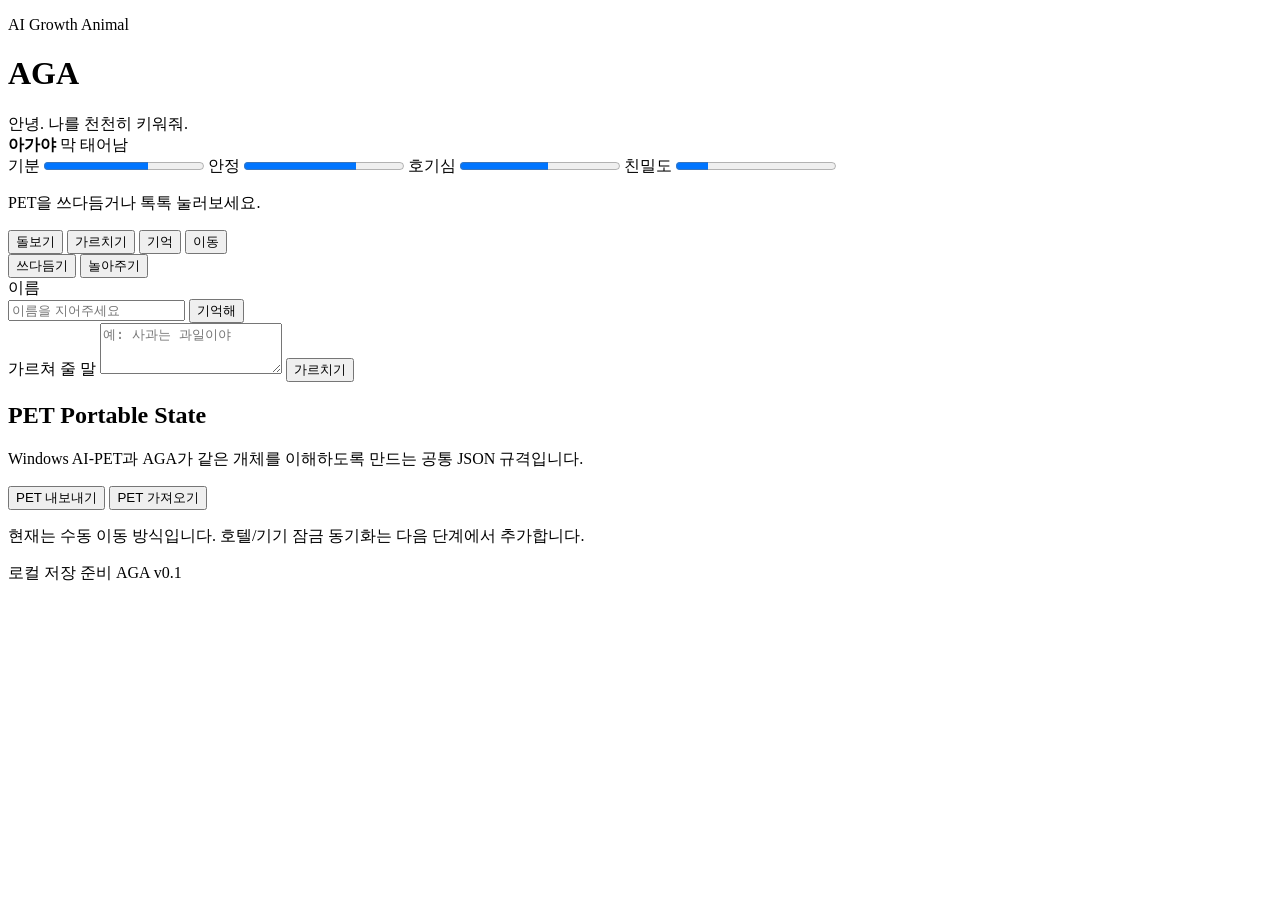
==== index.html @ 06111fd6 "Add AGA PWA shell" ====
<!doctype html>
<html lang="ko">
<head>
  <meta charset="utf-8">
  <meta name="viewport" content="width=device-width,initial-scale=1,viewport-fit=cover">
  <meta name="theme-color" content="#b9c8ff">
  <meta name="description" content="AGA — 함께 성장하는 AI-PET PWA Companion">
  <link rel="manifest" href="./manifest.webmanifest">
  <link rel="icon" href="./icons/aga-icon.svg" type="image/svg+xml">
  <link rel="stylesheet" href="./app.css">
  <title>AGA</title>
</head>
<body>
  <main class="app">
    <header class="topbar">
      <div>
        <p class="eyebrow">AI Growth Animal</p>
        <h1>AGA</h1>
      </div>
      <button id="installBtn" class="ghost" hidden>앱 설치</button>
    </header>

    <section class="pet-stage" aria-label="AI-PET">
      <div id="speech" class="speech" aria-live="polite">안녕. 나를 천천히 키워줘.</div>

      <div id="pet" class="pet" role="img" aria-label="파스텔 고양이형 AI-PET">
        <div class="ear ear-left"><span></span></div>
        <div class="ear ear-right"><span></span></div>
        <div class="head">
          <div class="eye eye-left"><i></i></div>
          <div class="eye eye-right"><i></i></div>
          <div class="cheek cheek-left"></div>
          <div class="cheek cheek-right"></div>
          <div class="nose"></div>
          <div class="mouth"></div>
        </div>
        <div class="body">
          <div class="paw paw-left"></div>
          <div class="paw paw-right"></div>
        </div>
        <div class="tail"></div>
      </div>

      <div class="identity">
        <strong id="petName">아가야</strong>
        <span id="growthLabel">막 태어남</span>
      </div>

      <div class="meters">
        <label>기분 <progress id="moodMeter" max="100" value="65"></progress></label>
        <label>안정 <progress id="securityMeter" max="100" value="70"></progress></label>
        <label>호기심 <progress id="curiosityMeter" max="100" value="55"></progress></label>
        <label>친밀도 <progress id="attachmentMeter" max="100" value="20"></progress></label>
      </div>

      <p class="hint">PET을 쓰다듬거나 톡톡 눌러보세요.</p>
    </section>

    <nav class="tabs" aria-label="기능">
      <button data-tab="care" class="active">돌보기</button>
      <button data-tab="teach">가르치기</button>
      <button data-tab="memory">기억</button>
      <button data-tab="transfer">이동</button>
    </nav>

    <section id="care" class="panel active">
      <div class="grid2">
        <button id="petBtn" class="primary">쓰다듬기</button>
        <button id="playBtn">놀아주기</button>
      </div>
      <label class="field">
        <span>이름</span>
        <div class="row">
          <input id="nameInput" maxlength="12" placeholder="이름을 지어주세요">
          <button id="nameBtn">기억해</button>
        </div>
      </label>
      <div class="today" id="todaySummary"></div>
    </section>

    <section id="teach" class="panel">
      <label class="field">
        <span>가르쳐 줄 말</span>
        <textarea id="teachInput" rows="3" placeholder="예: 사과는 과일이야"></textarea>
      </label>
      <button id="teachBtn" class="primary wide">가르치기</button>
      <div id="learnedPreview" class="list"></div>
    </section>

    <section id="memory" class="panel">
      <div class="stats" id="stats"></div>
      <div id="memoryList" class="list"></div>
    </section>

    <section id="transfer" class="panel">
      <h2>PET Portable State</h2>
      <p>Windows AI-PET과 AGA가 같은 개체를 이해하도록 만드는 공통 JSON 규격입니다.</p>
      <div class="grid2">
        <button id="exportBtn" class="primary">PET 내보내기</button>
        <button id="importBtn">PET 가져오기</button>
      </div>
      <input id="importFile" type="file" accept=".json,application/json" hidden>
      <p class="small">현재는 수동 이동 방식입니다. 호텔/기기 잠금 동기화는 다음 단계에서 추가합니다.</p>
    </section>

    <footer>
      <span id="saveState">로컬 저장 준비</span>
      <span>AGA v0.1</span>
    </footer>
  </main>

  <script src="./app.js" type="module"></script>
</body>
</html>
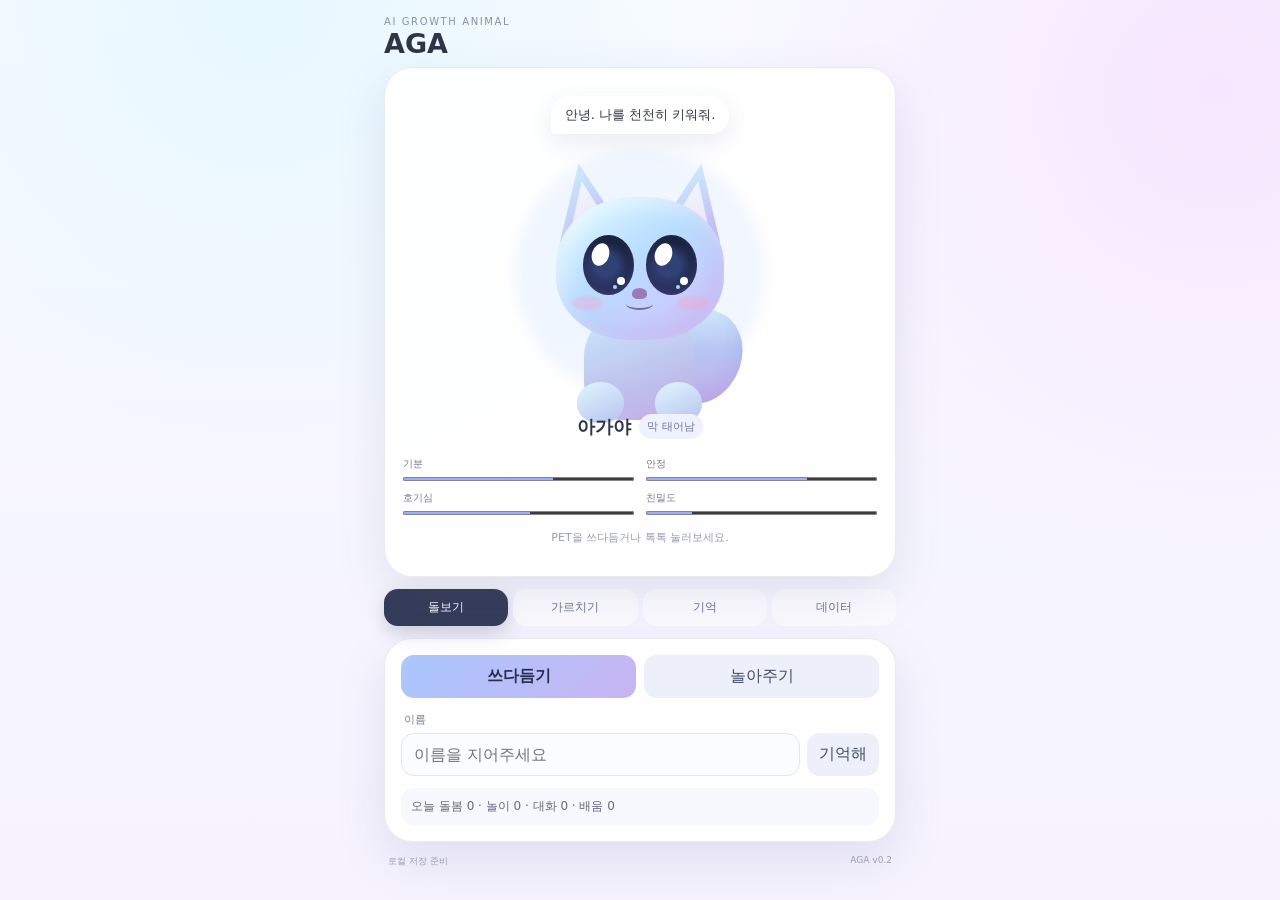
==== commit 7e612125: "Add local PET data management panel" ====
--- a/index.html
+++ b/index.html
@@ -60,7 +60,7 @@
       <button data-tab="care" class="active">돌보기</button>
       <button data-tab="teach">가르치기</button>
       <button data-tab="memory">기억</button>
-      <button data-tab="transfer">이동</button>
+      <button data-tab="transfer">데이터</button>
     </nav>
 
     <section id="care" class="panel active">
@@ -93,19 +93,40 @@
     </section>
 
     <section id="transfer" class="panel">
-      <h2>PET Portable State</h2>
-      <p>Windows AI-PET과 AGA가 같은 개체를 이해하도록 만드는 공통 JSON 규격입니다.</p>
+      <h2>내 PET 데이터</h2>
+      <p>AGA의 평소 데이터는 이 기기의 브라우저 내부 IndexedDB에 저장됩니다. GitHub에는 PET 데이터가 올라가지 않습니다.</p>
+
+      <div class="data-card">
+        <div><span>저장소</span><strong>IndexedDB · aga-pet-db</strong></div>
+        <div><span>사이트</span><strong id="storageOrigin">-</strong></div>
+        <div><span>저장 보호</span><strong id="persistStatus">확인 중</strong></div>
+        <div><span>사용량</span><strong id="storageUsage">확인 중</strong></div>
+        <div><span>PET 데이터</span><strong id="petDataSize">-</strong></div>
+        <div><span>마지막 저장</span><strong id="lastSavedAt">-</strong></div>
+      </div>
+
+      <button id="persistBtn" class="primary wide">이 기기에 저장 보호 요청</button>
+      <p class="small">지원되는 브라우저에서는 저장 공간이 자동 정리되는 위험을 줄이도록 영구 저장을 요청합니다. 브라우저 정책에 따라 요청이 허용되지 않을 수도 있습니다.</p>
+
+      <h2 class="section-title">백업 · 복원</h2>
       <div class="grid2">
-        <button id="exportBtn" class="primary">PET 내보내기</button>
-        <button id="importBtn">PET 가져오기</button>
+        <button id="backupBtn" class="primary">JSON 백업 저장</button>
+        <button id="importBtn">JSON 복원</button>
       </div>
+      <button id="restoreSnapshotBtn" class="wide subtle">직전 로컬 상태로 되돌리기</button>
+      <div id="snapshotState" class="status-note">로컬 복구 지점 확인 중</div>
+
+      <h2 class="section-title">PET Portable State</h2>
+      <p>향후 Windows AI-PET과 같은 개체를 이동할 때도 동일한 JSON 규격을 사용합니다.</p>
+      <button id="exportBtn" class="wide">이동용 PET 상태 내보내기</button>
+
       <input id="importFile" type="file" accept=".json,application/json" hidden>
-      <p class="small">현재는 수동 이동 방식입니다. 호텔/기기 잠금 동기화는 다음 단계에서 추가합니다.</p>
+      <p class="small">현재는 서버 동기화를 사용하지 않습니다. 중요한 PET은 가끔 JSON 백업을 저장해 두는 것을 권장합니다.</p>
     </section>
 
     <footer>
       <span id="saveState">로컬 저장 준비</span>
-      <span>AGA v0.1</span>
+      <span>AGA v0.2</span>
     </footer>
   </main>
 
--- a/app.css
+++ b/app.css
@@ -0,0 +1,66 @@
+:root{
+  font-family:Inter,ui-rounded,"Pretendard","Noto Sans KR",system-ui,sans-serif;
+  color:#303547;
+  background:#f6f7ff;
+  --card:rgba(255,255,255,.9);
+  --line:rgba(92,102,145,.13);
+  --shadow:0 18px 50px rgba(83,90,135,.14);
+}
+*{box-sizing:border-box}
+body{margin:0;min-height:100dvh;background:
+  radial-gradient(circle at 20% 0%,#e7f8ff 0,transparent 35%),
+  radial-gradient(circle at 95% 10%,#f7e6ff 0,transparent 35%),
+  linear-gradient(180deg,#f8fbff,#f6f3ff)}
+button,input,textarea{font:inherit}
+button{border:0;cursor:pointer}
+.app{width:min(100%,540px);margin:auto;padding:16px 14px calc(24px + env(safe-area-inset-bottom))}
+.topbar{display:flex;align-items:center;justify-content:space-between;margin-bottom:8px}
+.eyebrow{margin:0;font-size:10px;letter-spacing:.16em;text-transform:uppercase;color:#8b8fa6}
+h1{margin:1px 0 0;font-size:27px}
+.ghost{padding:9px 13px;border-radius:13px;background:#fff;box-shadow:0 8px 22px rgba(80,90,130,.12)}
+.pet-stage,.panel{background:var(--card);border:1px solid var(--line);box-shadow:var(--shadow);border-radius:28px}
+.pet-stage{position:relative;min-height:510px;padding:28px 18px 18px;text-align:center;overflow:hidden}
+.pet-stage:before{content:"";position:absolute;width:250px;height:250px;border-radius:50%;background:rgba(183,211,255,.2);filter:blur(8px);left:50%;top:80px;transform:translateX(-50%)}
+.speech{position:relative;z-index:4;display:inline-block;max-width:90%;padding:10px 14px;border-radius:18px 18px 18px 5px;background:#fff;box-shadow:0 8px 25px rgba(85,89,128,.12);font-size:13px}
+.pet{position:relative;width:230px;height:260px;margin:18px auto 2px;touch-action:none;user-select:none;transform-origin:center bottom;transition:transform .18s ease}
+.pet.pressed{transform:scale(.97)}
+.head{position:absolute;width:168px;height:143px;left:31px;top:45px;border-radius:47% 47% 44% 44%;background:linear-gradient(145deg,#dffcff 2%,#b9dcff 45%,#d7bff8 100%);box-shadow:inset -10px -13px 20px rgba(127,102,190,.10),inset 8px 8px 20px rgba(255,255,255,.45);z-index:3}
+.ear{position:absolute;width:64px;height:74px;top:11px;z-index:2;background:linear-gradient(145deg,#cff6ff,#c2bdf4 85%);clip-path:polygon(50% 0,100% 100%,0 100%)}
+.ear span{position:absolute;inset:18px 13px 10px;background:linear-gradient(160deg,#e9fdff,#f5dff7);clip-path:inherit}
+.ear-left{left:28px;transform:rotate(-10deg)}.ear-right{right:28px;transform:rotate(10deg)}
+.eye{position:absolute;width:51px;height:60px;top:38px;border-radius:50%;background:radial-gradient(circle at 46% 50%,#304275 0 26%,#19213d 57%,#12182d 100%);box-shadow:inset 0 -7px 15px rgba(117,114,220,.35)}
+.eye:before{content:"";position:absolute;width:17px;height:23px;background:white;border-radius:50%;top:8px;left:9px;transform:rotate(18deg)}
+.eye i{position:absolute;width:8px;height:8px;background:#fff;border-radius:50%;right:9px;bottom:10px;box-shadow:-6px 6px 0 -2px #9cdcff}
+.eye-left{left:27px}.eye-right{right:27px}
+.cheek{position:absolute;width:31px;height:14px;background:rgba(255,159,199,.34);border-radius:50%;top:99px;filter:blur(1px)}
+.cheek-left{left:16px}.cheek-right{right:16px}
+.nose{position:absolute;width:15px;height:11px;left:76px;top:91px;border-radius:60% 60% 48% 48%;background:#9a79bd}
+.mouth{position:absolute;width:27px;height:12px;left:70px;top:101px;border-bottom:2px solid #746d8e;border-radius:0 0 50% 50%}
+.body{position:absolute;width:111px;height:112px;left:59px;top:156px;border-radius:44% 44% 33% 33%;background:linear-gradient(160deg,#c9ebff,#bebcea 70%,#c9a9e8);z-index:2}
+.paw{position:absolute;width:47px;height:41px;bottom:-3px;border-radius:50% 50% 45% 45%;background:linear-gradient(155deg,#dff7ff,#b8c2ef)}
+.paw-left{left:-7px}.paw-right{right:-7px}
+.tail{position:absolute;width:79px;height:96px;right:14px;bottom:7px;border-radius:55% 55% 60% 45%;background:linear-gradient(155deg,#d7f4ff,#b6c5f4 45%,#c9a8e9);transform:rotate(19deg);box-shadow:inset -8px -10px 15px rgba(111,90,180,.09)}
+.identity{position:relative;z-index:3;display:flex;justify-content:center;gap:8px;align-items:center;margin-top:0}
+.identity strong{font-size:18px}.identity span{font-size:11px;background:#eef1ff;padding:5px 8px;border-radius:999px;color:#747995}
+.meters{position:relative;z-index:3;display:grid;grid-template-columns:1fr 1fr;gap:8px 12px;margin-top:18px;text-align:left}
+.meters label{font-size:10px;color:#74798f}
+progress{display:block;width:100%;height:8px;margin-top:4px;accent-color:#9caeff}
+.hint{font-size:11px;color:#9a9db1;margin:13px 0 0}
+.tabs{display:grid;grid-template-columns:repeat(4,1fr);gap:5px;margin:12px 0}
+.tabs button{padding:10px 4px;border-radius:14px;background:rgba(255,255,255,.66);color:#70758d;font-size:12px}
+.tabs button.active{background:#343b58;color:white;box-shadow:0 7px 18px rgba(52,59,88,.20)}
+.panel{display:none;padding:16px}.panel.active{display:block}
+.grid2{display:grid;grid-template-columns:1fr 1fr;gap:8px}
+.panel button{padding:11px 12px;border-radius:13px;background:#edf0fa;color:#444b66}
+.panel .primary{background:linear-gradient(135deg,#a9c8ff,#c8b4f1);color:#26314f;font-weight:700}
+.wide{width:100%}
+.field{display:block;margin-top:14px}.field>span{display:block;font-size:11px;color:#777c91;margin:0 0 6px 3px}
+.row{display:flex;gap:7px}.row input{flex:1}
+input,textarea{width:100%;border:1px solid #e3e6f2;border-radius:13px;background:#fbfcff;padding:11px 12px;color:#353a50;outline:none;resize:vertical}
+.today,.list,.stats{margin-top:12px}
+.today,.stats{font-size:12px;color:#656a7d;background:#f7f8fd;padding:10px;border-radius:13px}
+.list{display:grid;gap:7px}
+.memory-item{padding:9px 10px;border-radius:12px;background:#f7f8fd;font-size:12px}
+.panel h2{font-size:15px;margin:0 0 6px}.panel p{font-size:12px;line-height:1.55;color:#71768a}.small{font-size:10px!important;color:#9296a9!important}
+footer{display:flex;justify-content:space-between;padding:13px 4px 0;font-size:9px;color:#9a9eb0}
+@media (max-width:380px){.pet-stage{min-height:490px}.pet{transform:scale(.92);margin-top:8px;margin-bottom:-10px}.meters{gap:6px}.tabs button{font-size:10px}}
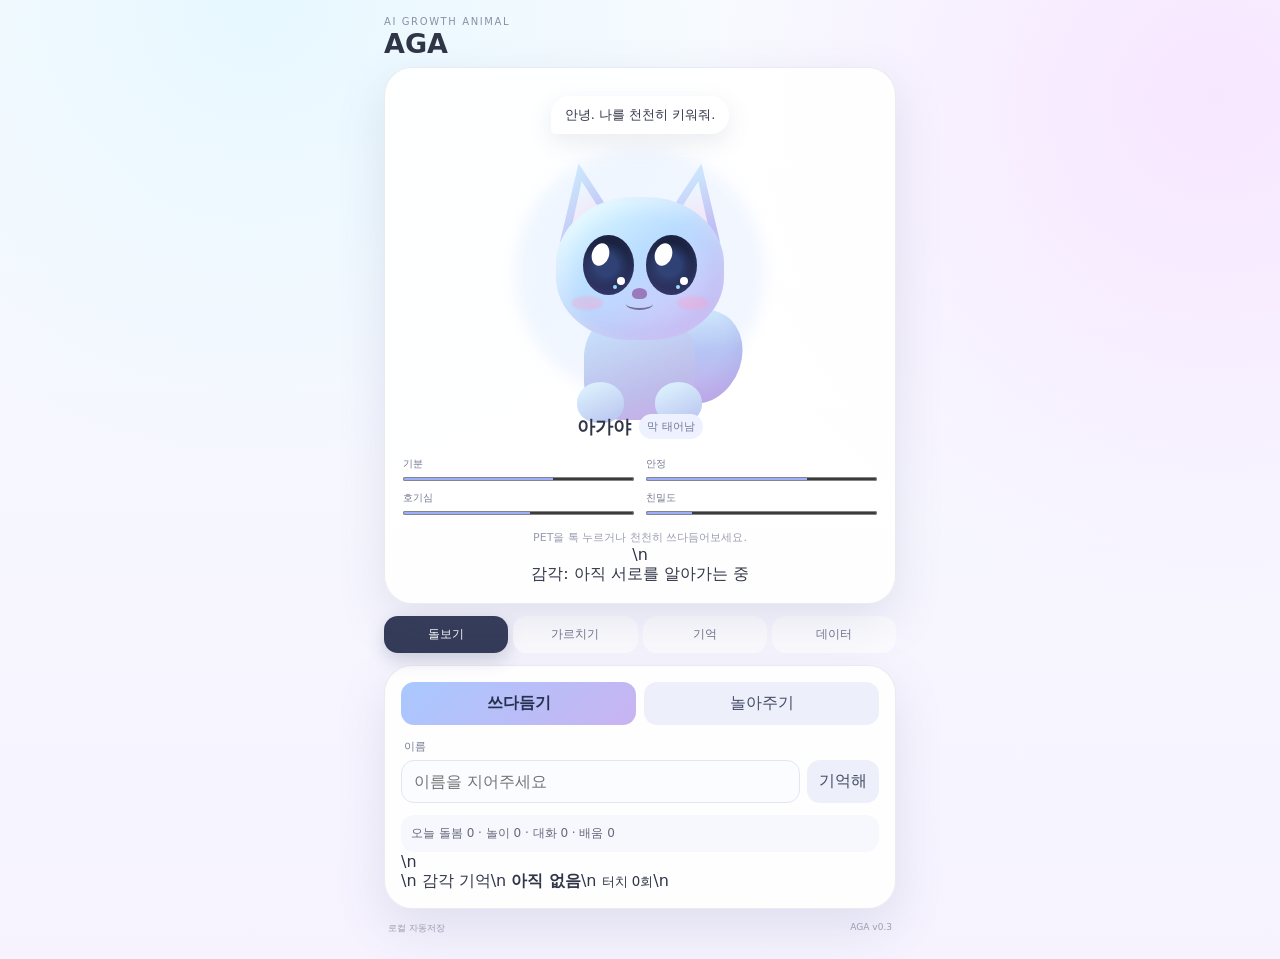
==== commit 58ee5b4e: "Add AGA v0.3 sensory feedback UI" ====
--- a/index.html
+++ b/index.html
@@ -53,7 +53,7 @@
         <label>친밀도 <progress id="attachmentMeter" max="100" value="20"></progress></label>
       </div>
 
-      <p class="hint">PET을 쓰다듬거나 톡톡 눌러보세요.</p>
+      <p class="hint">PET을 톡 누르거나 천천히 쓰다듬어보세요.</p>\n      <div id="touchFeedback" class="touch-feedback">감각: 아직 서로를 알아가는 중</div>
     </section>
 
     <nav class="tabs" aria-label="기능">
@@ -75,7 +75,7 @@
           <button id="nameBtn">기억해</button>
         </div>
       </label>
-      <div class="today" id="todaySummary"></div>
+      <div class="today" id="todaySummary"></div>\n      <div class="sensory-card">\n        <span>감각 기억</span>\n        <strong id="favoriteTouch">아직 없음</strong>\n        <small id="touchCount">터치 0회</small>\n      </div>
     </section>
 
     <section id="teach" class="panel">
@@ -126,7 +126,7 @@
 
     <footer>
       <span id="saveState">로컬 저장 준비</span>
-      <span>AGA v0.2</span>
+      <span>AGA v0.3</span>
     </footer>
   </main>
 
--- a/app.css
+++ b/app.css
@@ -63,4 +63,26 @@
 .memory-item{padding:9px 10px;border-radius:12px;background:#f7f8fd;font-size:12px}
 .panel h2{font-size:15px;margin:0 0 6px}.panel p{font-size:12px;line-height:1.55;color:#71768a}.small{font-size:10px!important;color:#9296a9!important}
 footer{display:flex;justify-content:space-between;padding:13px 4px 0;font-size:9px;color:#9a9eb0}
-@media (max-width:380px){.pet-stage{min-height:490px}.pet{transform:scale(.92);margin-top:8px;margin-bottom:-10px}.meters{gap:6px}.tabs button{font-size:10px}}+@media (max-width:380px){.pet-stage{min-height:490px}.pet{transform:scale(.92);margin-top:8px;margin-bottom:-10px}.meters{gap:6px}.tabs button{font-size:10px}}
+.data-card{
+  display:grid;gap:7px;margin:12px 0;padding:12px;
+  border:1px solid #e9ebf5;border-radius:16px;background:#f8f9fe
+}
+.data-card>div{
+  display:grid;grid-template-columns:92px 1fr;gap:8px;align-items:start
+}
+.data-card span{font-size:10px;color:#8a8fa4}
+.data-card strong{
+  font-size:10px;font-weight:650;color:#50566d;
+  overflow-wrap:anywhere;text-align:right
+}
+.section-title{margin-top:20px!important}
+.panel .subtle{
+  margin-top:8px;background:#f7f8fc;color:#72778d;
+  border:1px solid #e8eaf3
+}
+.panel button:disabled{opacity:.45;cursor:not-allowed}
+.status-note{
+  margin-top:7px;padding:8px 10px;border-radius:11px;
+  background:#fafbfe;color:#8b8fa0;font-size:10px;line-height:1.45
+}
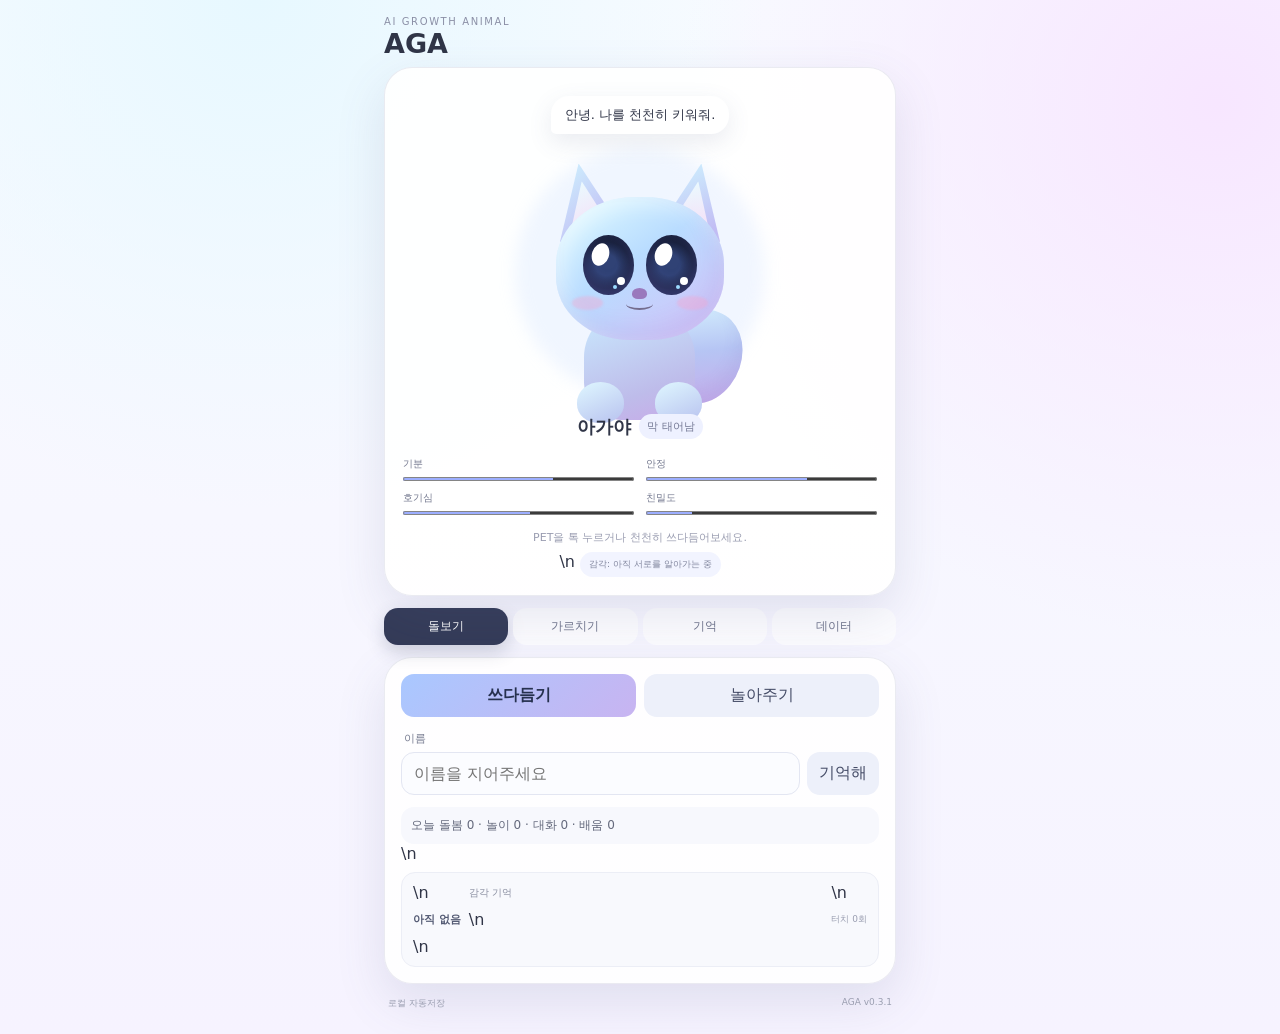
==== commit 29fa4e5a: "Warn about origin-specific local PET storage" ====
--- a/index.html
+++ b/index.html
@@ -94,7 +94,7 @@
 
     <section id="transfer" class="panel">
       <h2>내 PET 데이터</h2>
-      <p>AGA의 평소 데이터는 이 기기의 브라우저 내부 IndexedDB에 저장됩니다. GitHub에는 PET 데이터가 올라가지 않습니다.</p>
+      <p>AGA의 평소 데이터는 이 기기의 브라우저 내부 IndexedDB에 저장됩니다. GitHub나 배포 서버에는 PET 데이터가 올라가지 않습니다.</p>\n      <div class="status-note"><strong>중요:</strong> GitHub Pages와 다른 배포 주소는 서로 다른 저장공간입니다. 한 기기에서는 같은 주소를 계속 사용하고, 주소를 바꿀 때는 JSON 백업/복원을 이용하세요.</div>
 
       <div class="data-card">
         <div><span>저장소</span><strong>IndexedDB · aga-pet-db</strong></div>
@@ -126,7 +126,7 @@
 
     <footer>
       <span id="saveState">로컬 저장 준비</span>
-      <span>AGA v0.3</span>
+      <span>AGA v0.3.1</span>
     </footer>
   </main>
 
--- a/app.css
+++ b/app.css
@@ -86,3 +86,66 @@
   margin-top:7px;padding:8px 10px;border-radius:11px;
   background:#fafbfe;color:#8b8fa0;font-size:10px;line-height:1.45
 }
+
+.touch-feedback{
+  position:relative;z-index:3;display:inline-flex;align-items:center;
+  min-height:25px;margin-top:7px;padding:5px 9px;border-radius:999px;
+  background:rgba(240,243,255,.86);color:#80859d;font-size:9px
+}
+.sensory-card{
+  display:grid;grid-template-columns:auto 1fr auto;align-items:center;gap:8px;
+  margin-top:9px;padding:10px 11px;border-radius:14px;background:#f8f9fd;
+  border:1px solid #eceef6
+}
+.sensory-card span{font-size:10px;color:#8a8fa1}
+.sensory-card strong{font-size:11px;color:#535a73;text-align:center}
+.sensory-card small{font-size:9px;color:#989caf;text-align:right}
+.pet.react-purr{animation:petPurr .68s ease-in-out}
+.pet.react-purr .eye{animation:happyEyes .68s ease-in-out}
+.pet.react-purr .tail{animation:tailSoft .7s ease-in-out}
+.pet.react-bounce{animation:petBounce .48s ease-out}
+.pet.react-bounce .tail{animation:tailWag .48s ease-in-out}
+.pet.react-startle{animation:petStartle .48s ease-out}
+.pet.react-startle .tail{animation:tailStartle .5s ease-out}
+.pet.react-nuzzle{animation:petNuzzle .8s ease-in-out}
+.pet.react-nuzzle .eye{animation:happyEyes .8s ease-in-out}
+@keyframes petPurr{
+  0%,100%{transform:translateY(0) scale(1)}
+  30%{transform:translateY(2px) scale(1.018)}
+  60%{transform:translateY(0) scale(.995)}
+}
+@keyframes petBounce{
+  0%,100%{transform:translateY(0)}
+  38%{transform:translateY(-12px) scale(1.02)}
+  68%{transform:translateY(2px) scale(.99)}
+}
+@keyframes petStartle{
+  0%,100%{transform:translate(0,0) rotate(0)}
+  25%{transform:translate(-5px,-5px) rotate(-2deg)}
+  55%{transform:translate(5px,-2px) rotate(2deg)}
+}
+@keyframes petNuzzle{
+  0%,100%{transform:rotate(0) translateX(0)}
+  35%{transform:rotate(-3deg) translateX(-4px)}
+  70%{transform:rotate(2deg) translateX(3px)}
+}
+@keyframes happyEyes{
+  0%,100%{transform:scaleY(1)}
+  45%,70%{transform:scaleY(.72)}
+}
+@keyframes tailWag{
+  0%,100%{transform:rotate(19deg)}
+  45%{transform:rotate(35deg)}
+  70%{transform:rotate(7deg)}
+}
+@keyframes tailSoft{
+  0%,100%{transform:rotate(19deg)}
+  50%{transform:rotate(26deg)}
+}
+@keyframes tailStartle{
+  0%,100%{transform:rotate(19deg)}
+  35%{transform:rotate(49deg) translateY(-5px)}
+}
+@media (prefers-reduced-motion:reduce){
+  .pet,.pet *{animation:none!important;transition:none!important}
+}
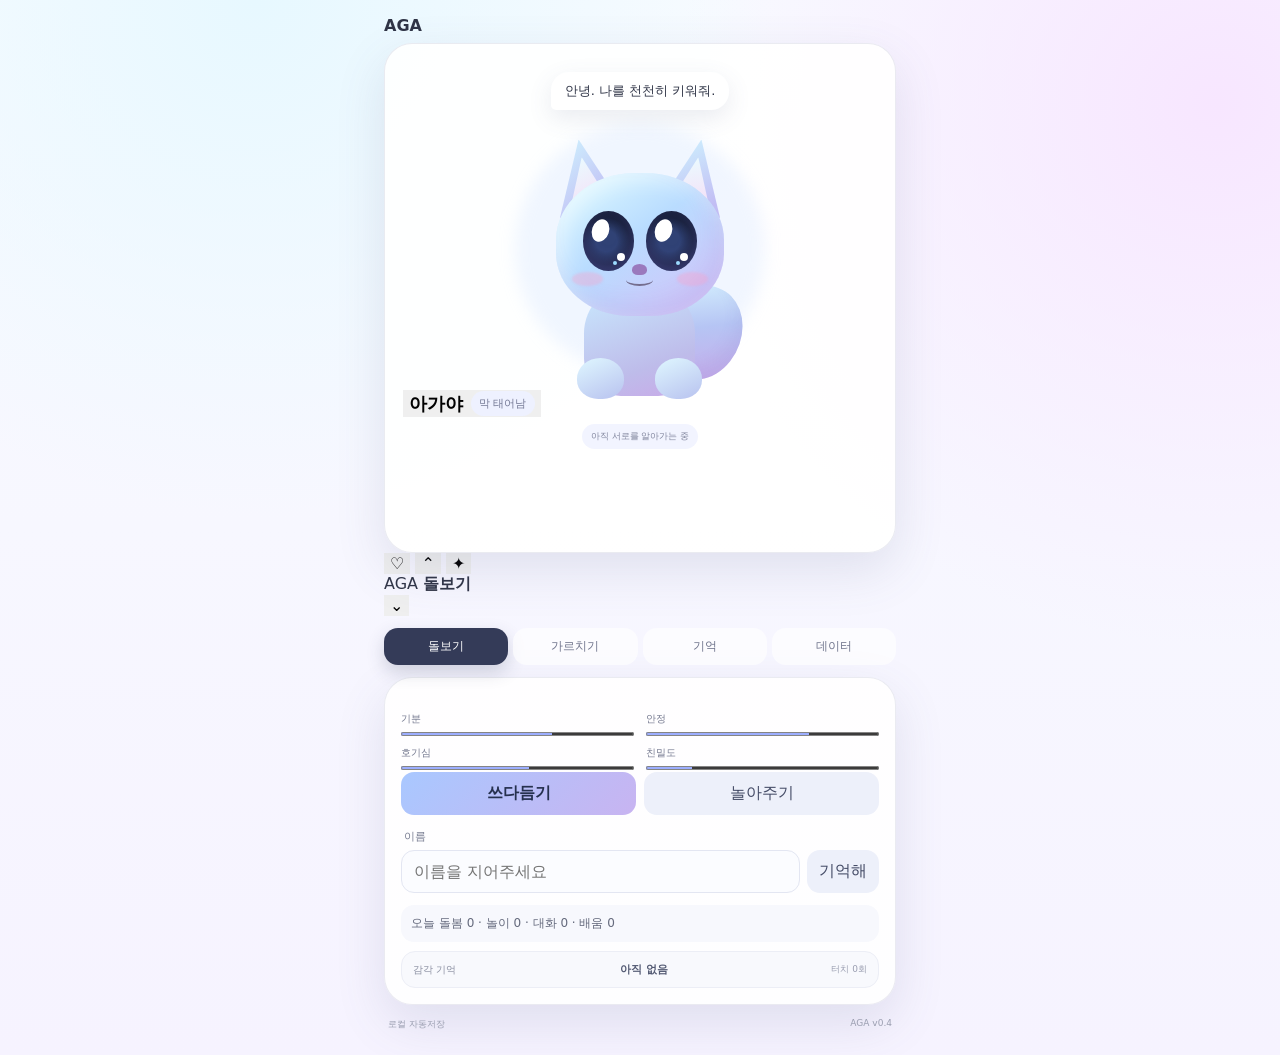
==== commit 674fb6c5: "Redesign AGA as compact pet-first companion" ====
--- a/index.html
+++ b/index.html
@@ -3,7 +3,7 @@
 <head>
   <meta charset="utf-8">
   <meta name="viewport" content="width=device-width,initial-scale=1,viewport-fit=cover">
-  <meta name="theme-color" content="#b9c8ff">
+  <meta name="theme-color" content="#eef4ff">
   <meta name="description" content="AGA — 함께 성장하는 AI-PET PWA Companion">
   <link rel="manifest" href="./manifest.webmanifest">
   <link rel="icon" href="./icons/aga-icon.svg" type="image/svg+xml">
@@ -13,121 +13,147 @@
 <body>
   <main class="app">
     <header class="topbar">
-      <div>
-        <p class="eyebrow">AI Growth Animal</p>
-        <h1>AGA</h1>
+      <div class="brand">
+        <span class="brand-dot"></span>
+        <strong>AGA</strong>
       </div>
-      <button id="installBtn" class="ghost" hidden>앱 설치</button>
+      <button id="installBtn" class="icon-btn install" hidden>설치</button>
     </header>
 
-    <section class="pet-stage" aria-label="AI-PET">
-      <div id="speech" class="speech" aria-live="polite">안녕. 나를 천천히 키워줘.</div>
+    <section class="world" aria-label="AI-PET 공간">
+      <div class="pet-stage">
+        <div id="speech" class="speech" aria-live="polite">안녕. 나를 천천히 키워줘.</div>
 
-      <div id="pet" class="pet" role="img" aria-label="파스텔 고양이형 AI-PET">
-        <div class="ear ear-left"><span></span></div>
-        <div class="ear ear-right"><span></span></div>
-        <div class="head">
-          <div class="eye eye-left"><i></i></div>
-          <div class="eye eye-right"><i></i></div>
-          <div class="cheek cheek-left"></div>
-          <div class="cheek cheek-right"></div>
-          <div class="nose"></div>
-          <div class="mouth"></div>
+        <div id="pet" class="pet" role="img" aria-label="파스텔 고양이형 AI-PET">
+          <div class="ear ear-left"><span></span></div>
+          <div class="ear ear-right"><span></span></div>
+          <div class="head">
+            <div class="eye eye-left"><i></i></div>
+            <div class="eye eye-right"><i></i></div>
+            <div class="cheek cheek-left"></div>
+            <div class="cheek cheek-right"></div>
+            <div class="nose"></div>
+            <div class="mouth"></div>
+          </div>
+          <div class="body">
+            <div class="paw paw-left"></div>
+            <div class="paw paw-right"></div>
+          </div>
+          <div class="tail"></div>
         </div>
-        <div class="body">
-          <div class="paw paw-left"></div>
-          <div class="paw paw-right"></div>
+
+        <button id="identityBtn" class="identity" aria-label="상태 보기">
+          <strong id="petName">아가야</strong>
+          <span id="growthLabel">막 태어남</span>
+        </button>
+
+        <div id="touchFeedback" class="touch-feedback">아직 서로를 알아가는 중</div>
+      </div>
+    </section>
+
+    <div class="companion-dock" aria-label="빠른 돌봄">
+      <button id="quickCareBtn" class="dock-btn" aria-label="쓰다듬기">♡</button>
+      <button id="openSheetBtn" class="dock-main" aria-label="메뉴 열기">⌃</button>
+      <button id="quickPlayBtn" class="dock-btn" aria-label="놀아주기">✦</button>
+    </div>
+
+    <div id="sheetBackdrop" class="sheet-backdrop"></div>
+
+    <section id="bottomSheet" class="bottom-sheet" aria-label="AGA 기능 패널">
+      <div class="sheet-head">
+        <div>
+          <span class="sheet-kicker">AGA</span>
+          <strong id="sheetTitle">돌보기</strong>
         </div>
-        <div class="tail"></div>
+        <button id="closeSheetBtn" class="icon-btn" aria-label="패널 닫기">⌄</button>
       </div>
 
-      <div class="identity">
-        <strong id="petName">아가야</strong>
-        <span id="growthLabel">막 태어남</span>
+      <nav class="tabs" aria-label="기능">
+        <button data-tab="care" class="active">돌보기</button>
+        <button data-tab="teach">가르치기</button>
+        <button data-tab="memory">기억</button>
+        <button data-tab="transfer">데이터</button>
+      </nav>
+
+      <div class="sheet-scroll">
+        <section id="care" class="panel active">
+          <div class="meters">
+            <label>기분 <progress id="moodMeter" max="100" value="65"></progress></label>
+            <label>안정 <progress id="securityMeter" max="100" value="70"></progress></label>
+            <label>호기심 <progress id="curiosityMeter" max="100" value="55"></progress></label>
+            <label>친밀도 <progress id="attachmentMeter" max="100" value="20"></progress></label>
+          </div>
+
+          <div class="grid2">
+            <button id="petBtn" class="primary">쓰다듬기</button>
+            <button id="playBtn">놀아주기</button>
+          </div>
+
+          <label class="field">
+            <span>이름</span>
+            <div class="row">
+              <input id="nameInput" maxlength="12" placeholder="이름을 지어주세요">
+              <button id="nameBtn">기억해</button>
+            </div>
+          </label>
+
+          <div class="today" id="todaySummary"></div>
+          <div class="sensory-card">
+            <span>감각 기억</span>
+            <strong id="favoriteTouch">아직 없음</strong>
+            <small id="touchCount">터치 0회</small>
+          </div>
+        </section>
+
+        <section id="teach" class="panel">
+          <label class="field no-top">
+            <span>가르쳐 줄 말</span>
+            <textarea id="teachInput" rows="3" placeholder="예: 사과는 과일이야"></textarea>
+          </label>
+          <button id="teachBtn" class="primary wide">가르치기</button>
+          <div id="learnedPreview" class="list"></div>
+        </section>
+
+        <section id="memory" class="panel">
+          <div class="stats" id="stats"></div>
+          <div id="memoryList" class="list"></div>
+        </section>
+
+        <section id="transfer" class="panel">
+          <h2>내 PET 데이터</h2>
+          <p>평소 데이터는 이 기기의 브라우저 내부 IndexedDB에 저장됩니다. GitHub에는 PET 데이터가 올라가지 않습니다.</p>
+
+          <div class="data-card">
+            <div><span>저장소</span><strong>IndexedDB · aga-pet-db</strong></div>
+            <div><span>사이트</span><strong id="storageOrigin">-</strong></div>
+            <div><span>저장 보호</span><strong id="persistStatus">확인 중</strong></div>
+            <div><span>사용량</span><strong id="storageUsage">확인 중</strong></div>
+            <div><span>PET 데이터</span><strong id="petDataSize">-</strong></div>
+            <div><span>마지막 저장</span><strong id="lastSavedAt">-</strong></div>
+          </div>
+
+          <button id="persistBtn" class="primary wide">이 기기에 저장 보호 요청</button>
+          <p class="small">지원되는 브라우저에서는 저장 공간 자동 정리 위험을 줄이도록 영구 저장을 요청합니다.</p>
+
+          <h2 class="section-title">백업 · 복원</h2>
+          <div class="grid2">
+            <button id="backupBtn" class="primary">JSON 백업</button>
+            <button id="importBtn">JSON 복원</button>
+          </div>
+          <button id="restoreSnapshotBtn" class="wide subtle">직전 상태로 되돌리기</button>
+          <div id="snapshotState" class="status-note">로컬 복구 지점 확인 중</div>
+
+          <h2 class="section-title">PET Portable State</h2>
+          <button id="exportBtn" class="wide">이동용 PET 상태 내보내기</button>
+          <input id="importFile" type="file" accept=".json,application/json" hidden>
+        </section>
       </div>
 
-      <div class="meters">
-        <label>기분 <progress id="moodMeter" max="100" value="65"></progress></label>
-        <label>안정 <progress id="securityMeter" max="100" value="70"></progress></label>
-        <label>호기심 <progress id="curiosityMeter" max="100" value="55"></progress></label>
-        <label>친밀도 <progress id="attachmentMeter" max="100" value="20"></progress></label>
-      </div>
-
-      <p class="hint">PET을 톡 누르거나 천천히 쓰다듬어보세요.</p>\n      <div id="touchFeedback" class="touch-feedback">감각: 아직 서로를 알아가는 중</div>
+      <footer>
+        <span id="saveState">로컬 저장 준비</span>
+        <span>AGA v0.4</span>
+      </footer>
     </section>
-
-    <nav class="tabs" aria-label="기능">
-      <button data-tab="care" class="active">돌보기</button>
-      <button data-tab="teach">가르치기</button>
-      <button data-tab="memory">기억</button>
-      <button data-tab="transfer">데이터</button>
-    </nav>
-
-    <section id="care" class="panel active">
-      <div class="grid2">
-        <button id="petBtn" class="primary">쓰다듬기</button>
-        <button id="playBtn">놀아주기</button>
-      </div>
-      <label class="field">
-        <span>이름</span>
-        <div class="row">
-          <input id="nameInput" maxlength="12" placeholder="이름을 지어주세요">
-          <button id="nameBtn">기억해</button>
-        </div>
-      </label>
-      <div class="today" id="todaySummary"></div>\n      <div class="sensory-card">\n        <span>감각 기억</span>\n        <strong id="favoriteTouch">아직 없음</strong>\n        <small id="touchCount">터치 0회</small>\n      </div>
-    </section>
-
-    <section id="teach" class="panel">
-      <label class="field">
-        <span>가르쳐 줄 말</span>
-        <textarea id="teachInput" rows="3" placeholder="예: 사과는 과일이야"></textarea>
-      </label>
-      <button id="teachBtn" class="primary wide">가르치기</button>
-      <div id="learnedPreview" class="list"></div>
-    </section>
-
-    <section id="memory" class="panel">
-      <div class="stats" id="stats"></div>
-      <div id="memoryList" class="list"></div>
-    </section>
-
-    <section id="transfer" class="panel">
-      <h2>내 PET 데이터</h2>
-      <p>AGA의 평소 데이터는 이 기기의 브라우저 내부 IndexedDB에 저장됩니다. GitHub나 배포 서버에는 PET 데이터가 올라가지 않습니다.</p>\n      <div class="status-note"><strong>중요:</strong> GitHub Pages와 다른 배포 주소는 서로 다른 저장공간입니다. 한 기기에서는 같은 주소를 계속 사용하고, 주소를 바꿀 때는 JSON 백업/복원을 이용하세요.</div>
-
-      <div class="data-card">
-        <div><span>저장소</span><strong>IndexedDB · aga-pet-db</strong></div>
-        <div><span>사이트</span><strong id="storageOrigin">-</strong></div>
-        <div><span>저장 보호</span><strong id="persistStatus">확인 중</strong></div>
-        <div><span>사용량</span><strong id="storageUsage">확인 중</strong></div>
-        <div><span>PET 데이터</span><strong id="petDataSize">-</strong></div>
-        <div><span>마지막 저장</span><strong id="lastSavedAt">-</strong></div>
-      </div>
-
-      <button id="persistBtn" class="primary wide">이 기기에 저장 보호 요청</button>
-      <p class="small">지원되는 브라우저에서는 저장 공간이 자동 정리되는 위험을 줄이도록 영구 저장을 요청합니다. 브라우저 정책에 따라 요청이 허용되지 않을 수도 있습니다.</p>
-
-      <h2 class="section-title">백업 · 복원</h2>
-      <div class="grid2">
-        <button id="backupBtn" class="primary">JSON 백업 저장</button>
-        <button id="importBtn">JSON 복원</button>
-      </div>
-      <button id="restoreSnapshotBtn" class="wide subtle">직전 로컬 상태로 되돌리기</button>
-      <div id="snapshotState" class="status-note">로컬 복구 지점 확인 중</div>
-
-      <h2 class="section-title">PET Portable State</h2>
-      <p>향후 Windows AI-PET과 같은 개체를 이동할 때도 동일한 JSON 규격을 사용합니다.</p>
-      <button id="exportBtn" class="wide">이동용 PET 상태 내보내기</button>
-
-      <input id="importFile" type="file" accept=".json,application/json" hidden>
-      <p class="small">현재는 서버 동기화를 사용하지 않습니다. 중요한 PET은 가끔 JSON 백업을 저장해 두는 것을 권장합니다.</p>
-    </section>
-
-    <footer>
-      <span id="saveState">로컬 저장 준비</span>
-      <span>AGA v0.3.1</span>
-    </footer>
   </main>
 
   <script src="./app.js" type="module"></script>
